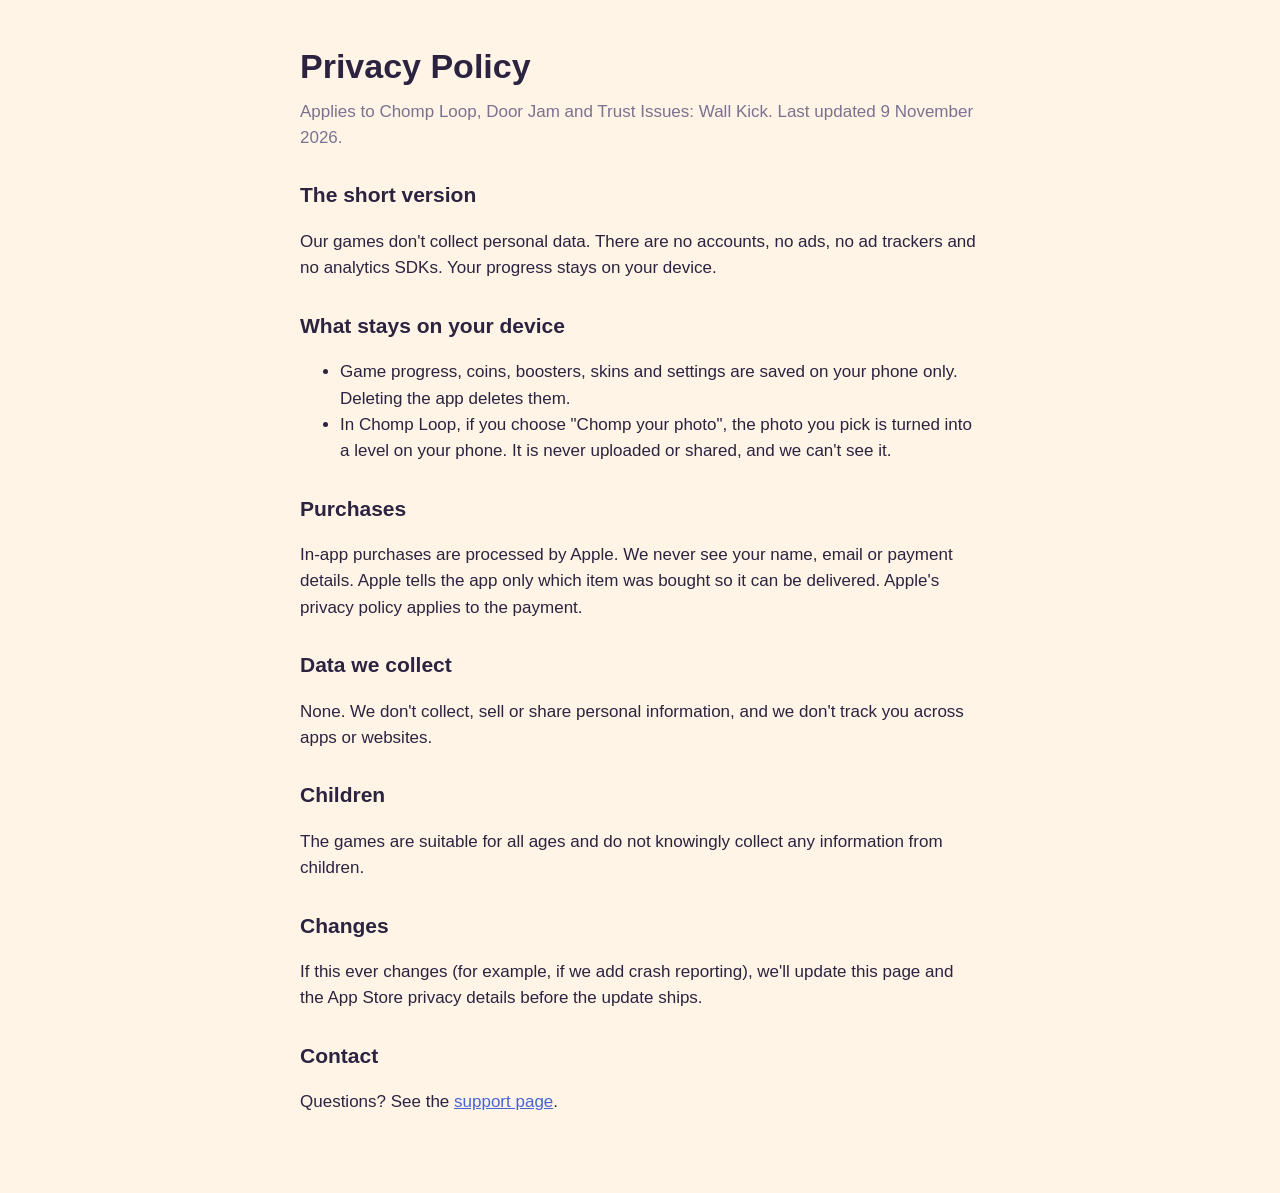
==== privacy.html @ 0e2ea885 "Tap Studio site: privacy, terms, support" ====
<!doctype html>
<html lang="en">
<head>
<meta charset="utf-8">
<meta name="viewport" content="width=device-width, initial-scale=1">
<title>Privacy Policy · Tap Studio games</title>
<link rel="stylesheet" href="style.css">
</head>
<body>
<main>
<h1>Privacy Policy</h1>
<p class="muted">Applies to Chomp Loop, Door Jam and Trust Issues: Wall Kick. Last updated 9 November 2026.</p>

<h2>The short version</h2>
<p>Our games don't collect personal data. There are no accounts, no ads, no ad trackers and no analytics SDKs. Your progress stays on your device.</p>

<h2>What stays on your device</h2>
<ul>
<li>Game progress, coins, boosters, skins and settings are saved on your phone only. Deleting the app deletes them.</li>
<li>In Chomp Loop, if you choose "Chomp your photo", the photo you pick is turned into a level on your phone. It is never uploaded or shared, and we can't see it.</li>
</ul>

<h2>Purchases</h2>
<p>In-app purchases are processed by Apple. We never see your name, email or payment details. Apple tells the app only which item was bought so it can be delivered. Apple's privacy policy applies to the payment.</p>

<h2>Data we collect</h2>
<p>None. We don't collect, sell or share personal information, and we don't track you across apps or websites.</p>

<h2>Children</h2>
<p>The games are suitable for all ages and do not knowingly collect any information from children.</p>

<h2>Changes</h2>
<p>If this ever changes (for example, if we add crash reporting), we'll update this page and the App Store privacy details before the update ships.</p>

<h2>Contact</h2>
<p>Questions? See the <a href="support.html">support page</a>.</p>
</main>
</body>
</html>
---- style.css ----
body { margin: 0; background: #fff4e6; color: #2b2340; font: 17px/1.55 -apple-system, BlinkMacSystemFont, "Segoe UI", Roboto, sans-serif; }
main { max-width: 680px; margin: 0 auto; padding: 40px 22px 60px; }
h1 { font-size: 34px; margin: 0 0 6px; }
h2 { font-size: 21px; margin: 28px 0 6px; }
a { color: #4a63d1; }
.muted { color: #7b7290; margin-top: 0; }
.lead { font-size: 20px; }
.game { background: #fff; border-radius: 18px; padding: 4px 18px 10px; margin: 14px 0; border: 2px solid #e9dccb; }
.links { margin-top: 30px; }
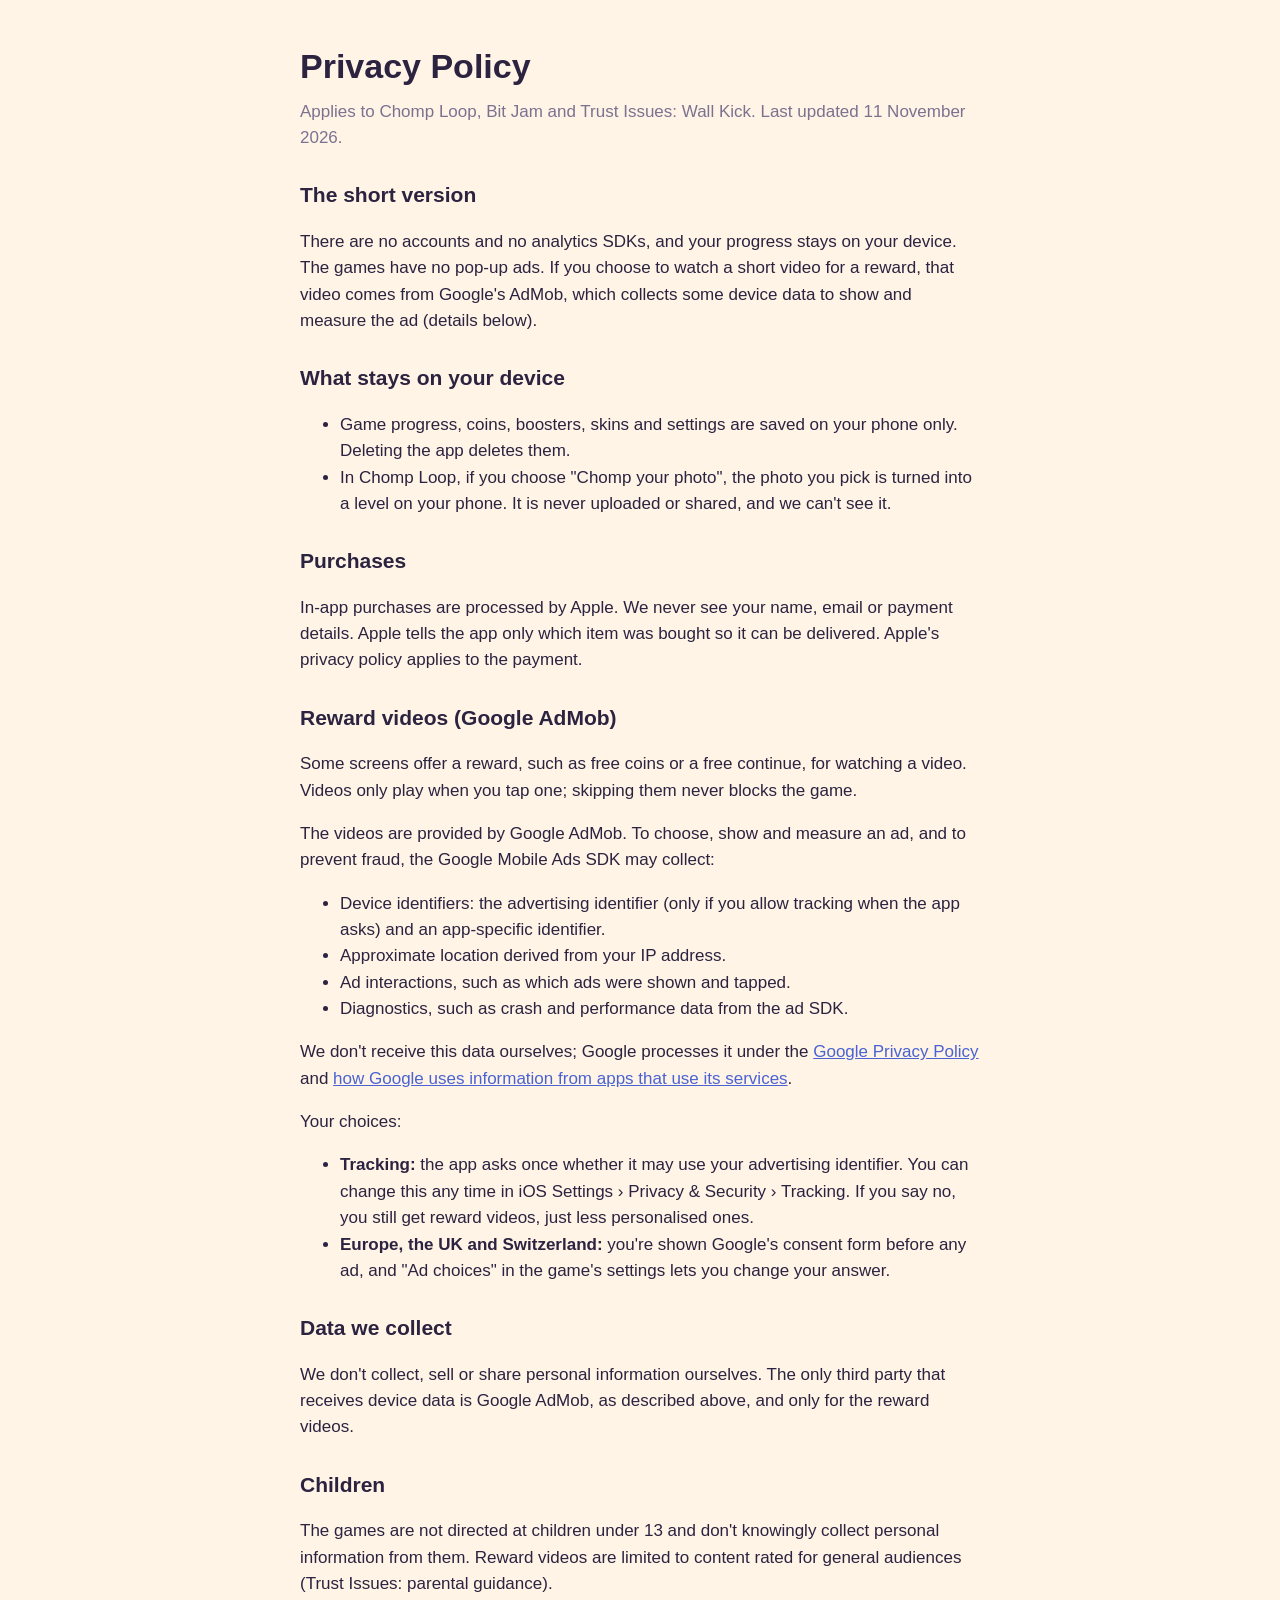
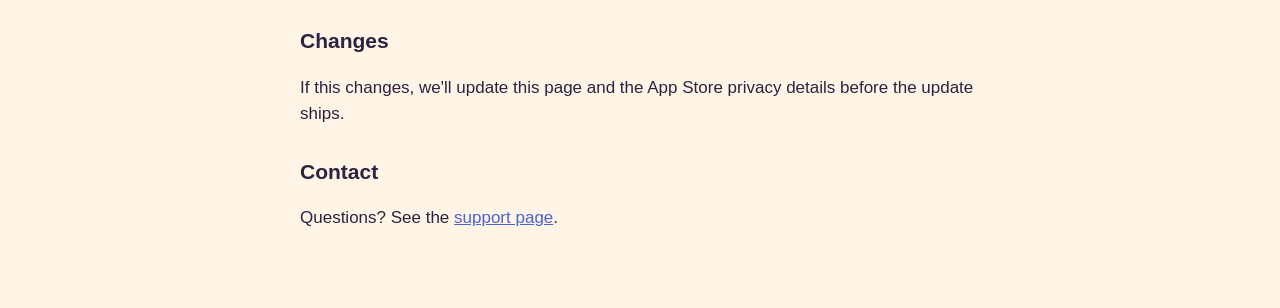
==== commit 9e0f39c3: "Reward videos (AdMob) in privacy and terms; Bit Jam replaces Door Jam" ====
--- a/privacy.html
+++ b/privacy.html
@@ -9,10 +9,10 @@
 <body>
 <main>
 <h1>Privacy Policy</h1>
-<p class="muted">Applies to Chomp Loop, Door Jam and Trust Issues: Wall Kick. Last updated 9 November 2026.</p>
+<p class="muted">Applies to Chomp Loop, Bit Jam and Trust Issues: Wall Kick. Last updated 11 November 2026.</p>
 
 <h2>The short version</h2>
-<p>Our games don't collect personal data. There are no accounts, no ads, no ad trackers and no analytics SDKs. Your progress stays on your device.</p>
+<p>There are no accounts and no analytics SDKs, and your progress stays on your device. The games have no pop-up ads. If you choose to watch a short video for a reward, that video comes from Google's AdMob, which collects some device data to show and measure the ad (details below).</p>
 
 <h2>What stays on your device</h2>
 <ul>
@@ -23,14 +23,30 @@
 <h2>Purchases</h2>
 <p>In-app purchases are processed by Apple. We never see your name, email or payment details. Apple tells the app only which item was bought so it can be delivered. Apple's privacy policy applies to the payment.</p>
 
+<h2>Reward videos (Google AdMob)</h2>
+<p>Some screens offer a reward, such as free coins or a free continue, for watching a video. Videos only play when you tap one; skipping them never blocks the game.</p>
+<p>The videos are provided by Google AdMob. To choose, show and measure an ad, and to prevent fraud, the Google Mobile Ads SDK may collect:</p>
+<ul>
+<li>Device identifiers: the advertising identifier (only if you allow tracking when the app asks) and an app-specific identifier.</li>
+<li>Approximate location derived from your IP address.</li>
+<li>Ad interactions, such as which ads were shown and tapped.</li>
+<li>Diagnostics, such as crash and performance data from the ad SDK.</li>
+</ul>
+<p>We don't receive this data ourselves; Google processes it under the <a href="https://policies.google.com/privacy">Google Privacy Policy</a> and <a href="https://policies.google.com/technologies/partner-sites">how Google uses information from apps that use its services</a>.</p>
+<p>Your choices:</p>
+<ul>
+<li><strong>Tracking:</strong> the app asks once whether it may use your advertising identifier. You can change this any time in iOS Settings › Privacy &amp; Security › Tracking. If you say no, you still get reward videos, just less personalised ones.</li>
+<li><strong>Europe, the UK and Switzerland:</strong> you're shown Google's consent form before any ad, and "Ad choices" in the game's settings lets you change your answer.</li>
+</ul>
+
 <h2>Data we collect</h2>
-<p>None. We don't collect, sell or share personal information, and we don't track you across apps or websites.</p>
+<p>We don't collect, sell or share personal information ourselves. The only third party that receives device data is Google AdMob, as described above, and only for the reward videos.</p>
 
 <h2>Children</h2>
-<p>The games are suitable for all ages and do not knowingly collect any information from children.</p>
+<p>The games are not directed at children under 13 and don't knowingly collect personal information from them. Reward videos are limited to content rated for general audiences (Trust Issues: parental guidance).</p>
 
 <h2>Changes</h2>
-<p>If this ever changes (for example, if we add crash reporting), we'll update this page and the App Store privacy details before the update ships.</p>
+<p>If this changes, we'll update this page and the App Store privacy details before the update ships.</p>
 
 <h2>Contact</h2>
 <p>Questions? See the <a href="support.html">support page</a>.</p>
